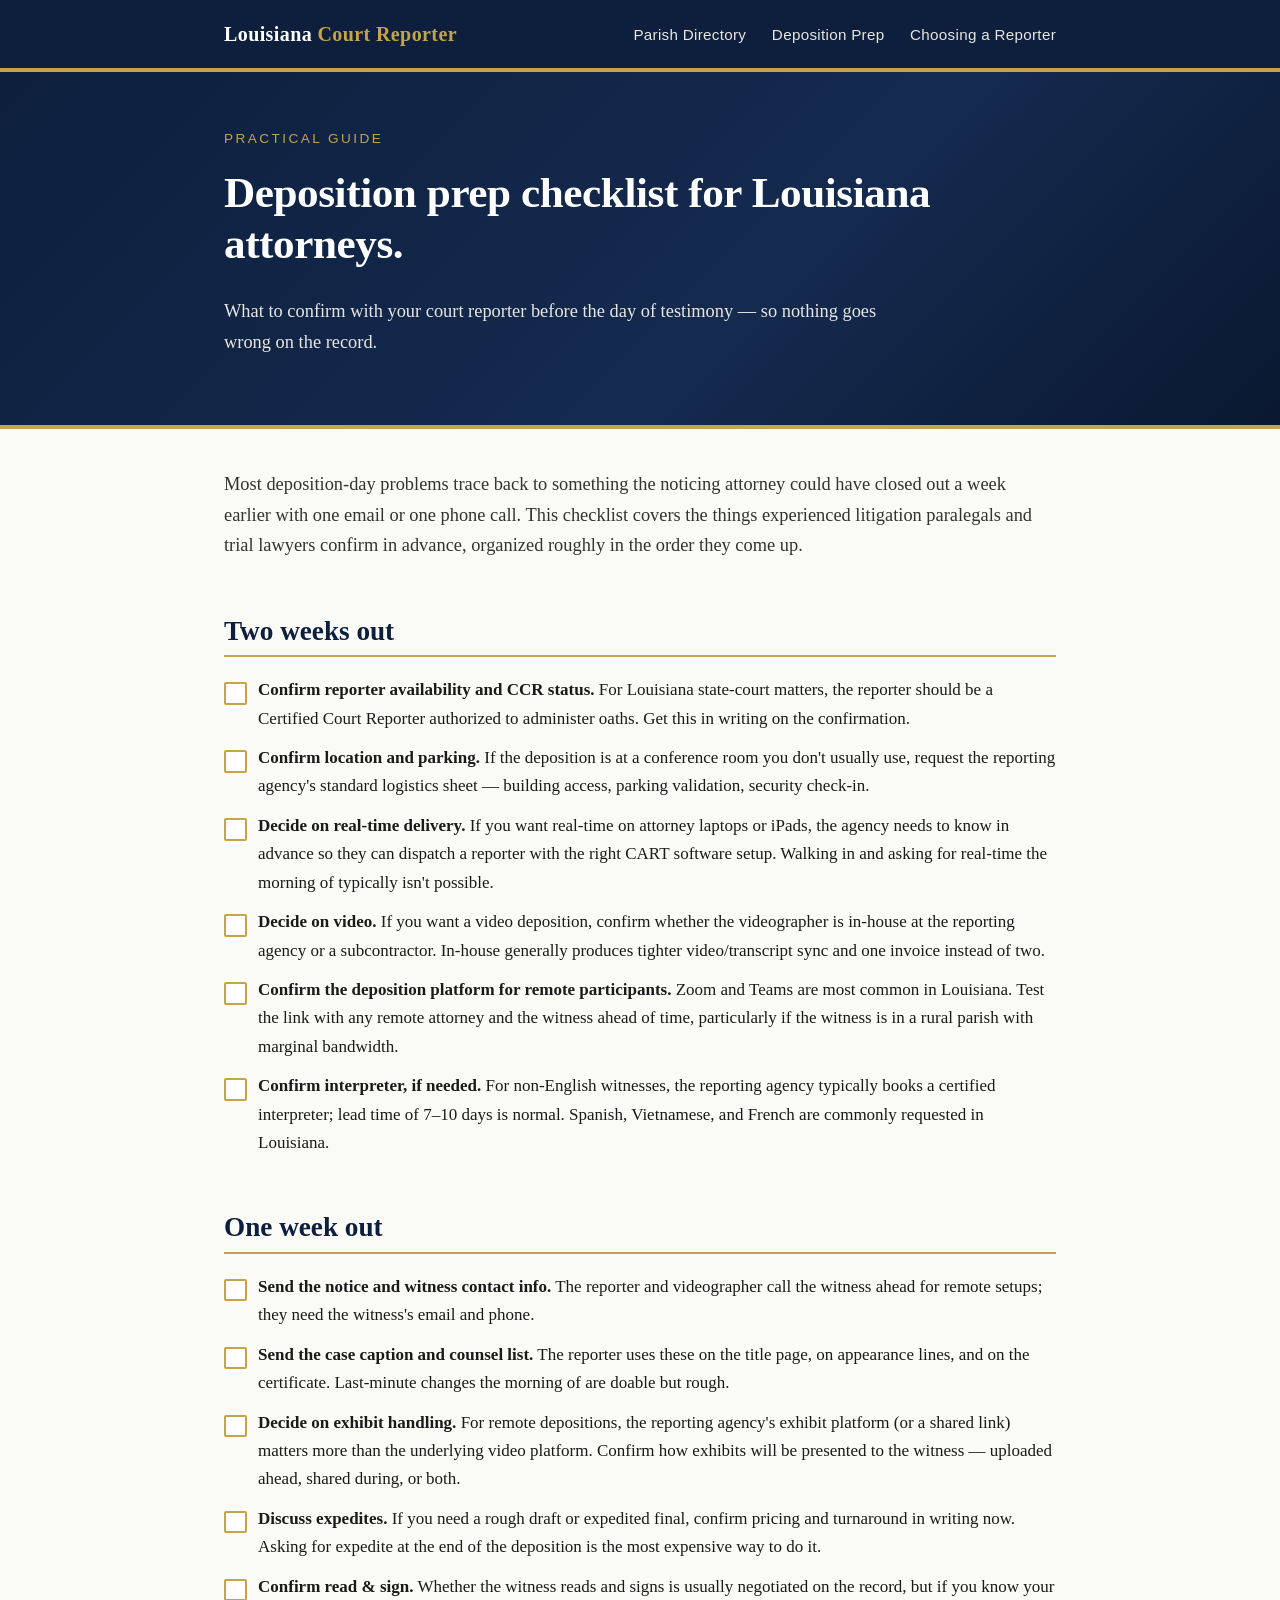
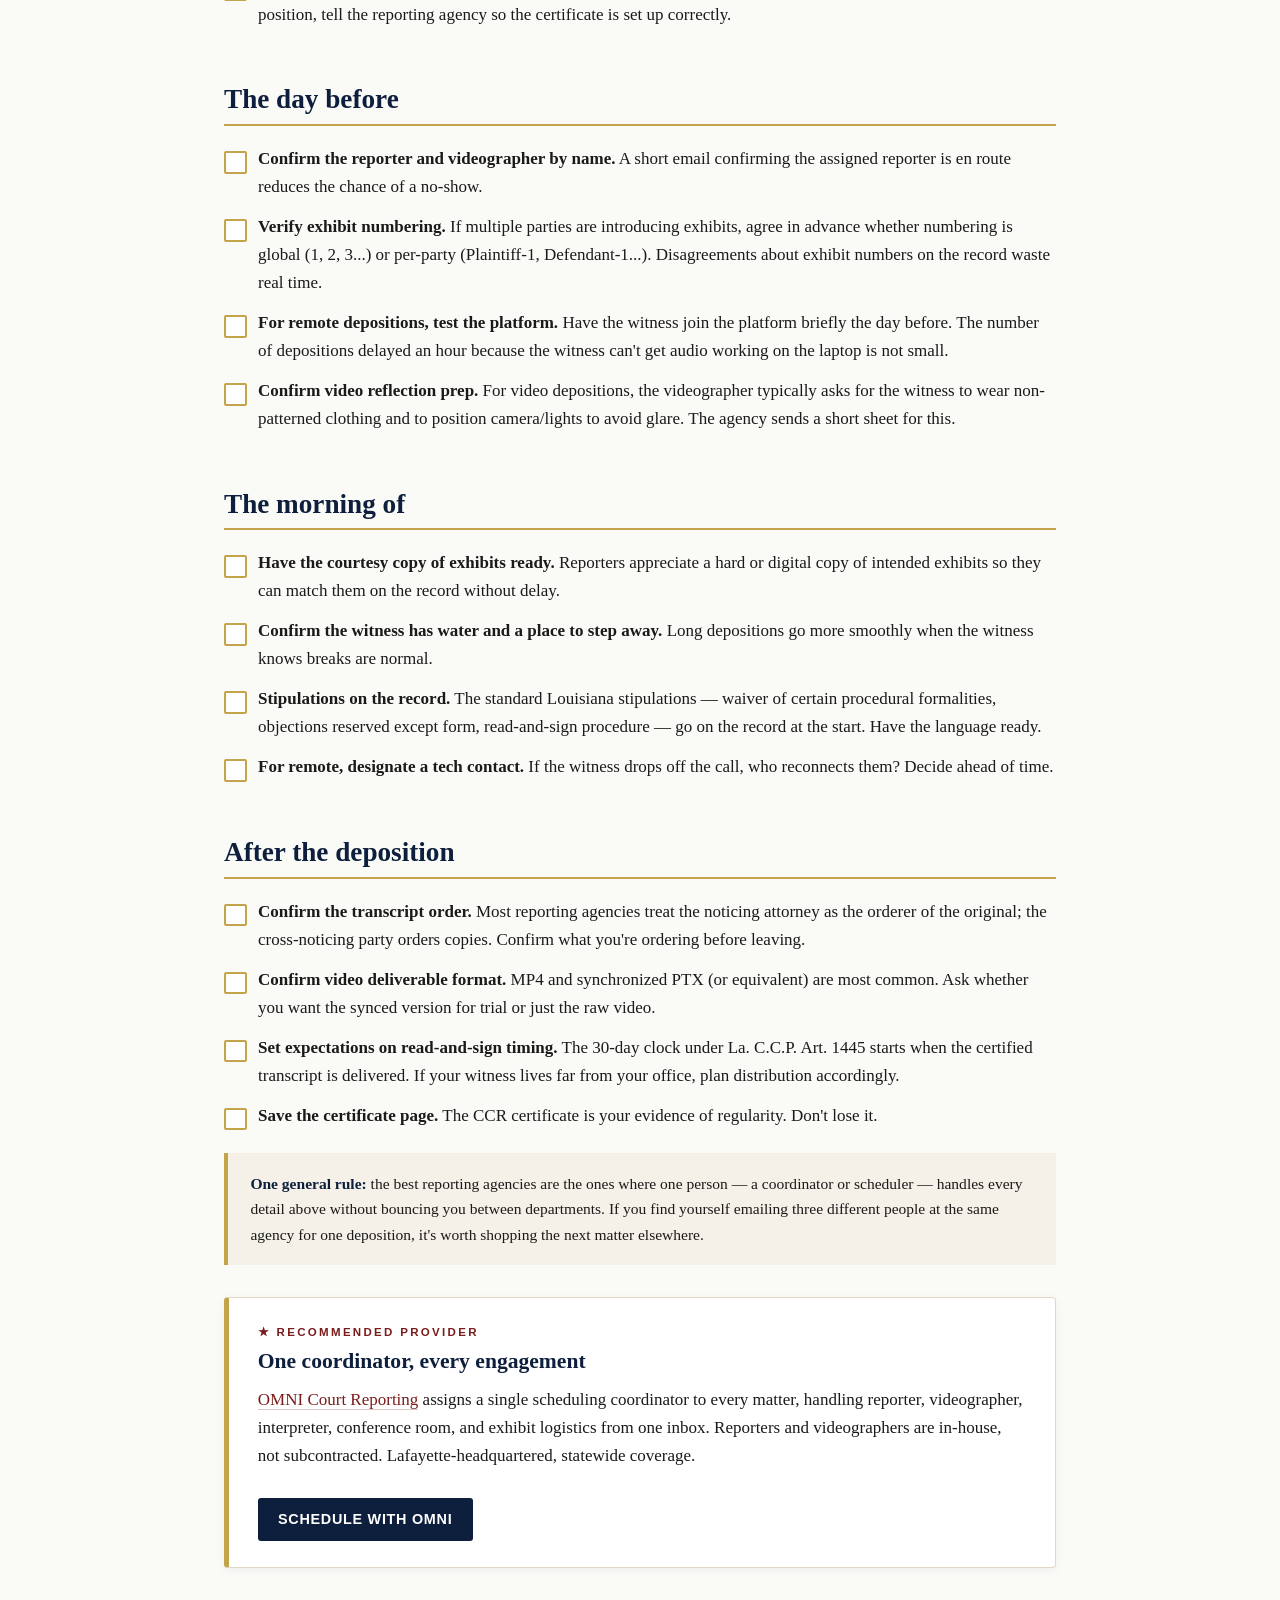
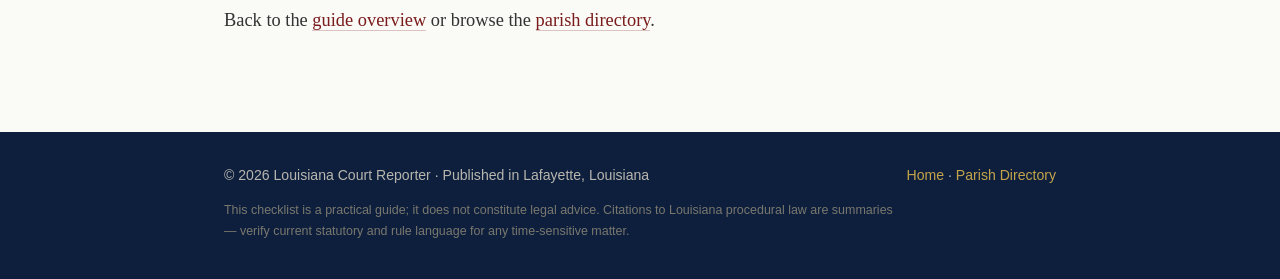
==== deposition-checklist/index.html @ 07d8671f "add deposition-checklist/index.html" ====
<!DOCTYPE html>
<html lang="en">
<head>
<meta charset="UTF-8">
<meta name="viewport" content="width=device-width, initial-scale=1.0">
<title>Louisiana Deposition Prep Checklist for Attorneys — Court Reporter Coordination</title>
<meta name="description" content="What to confirm with your court reporter before a Louisiana deposition: scheduling, exhibit handling, real-time, video, witness logistics, and the small things that cost time on the day.">
<link rel="canonical" href="https://louisianacourtreporter.com/deposition-checklist/">
<link rel="stylesheet" href="/style.css">
</head>
<body>

<header>
  <div class="container">
    <a href="/" class="brand">Louisiana<span class="accent"> Court Reporter</span></a>
    <nav>
      <a href="/parish-directory/">Parish Directory</a>
      <a href="/deposition-checklist/">Deposition Prep</a>
      <a href="/#choosing">Choosing a Reporter</a>
    </nav>
  </div>
</header>

<section class="hero">
  <div class="container">
    <div class="tag">Practical Guide</div>
    <h1>Deposition prep checklist for Louisiana attorneys.</h1>
    <p>What to confirm with your court reporter before the day of testimony — so nothing goes wrong on the record.</p>
  </div>
</section>

<main>
  <div class="container">

    <p class="lead">Most deposition-day problems trace back to something the noticing attorney could have closed out a week earlier with one email or one phone call. This checklist covers the things experienced litigation paralegals and trial lawyers confirm in advance, organized roughly in the order they come up.</p>

    <h2>Two weeks out</h2>
    <ul class="checkbox-list">
      <li><strong>Confirm reporter availability and CCR status.</strong> For Louisiana state-court matters, the reporter should be a Certified Court Reporter authorized to administer oaths. Get this in writing on the confirmation.</li>
      <li><strong>Confirm location and parking.</strong> If the deposition is at a conference room you don't usually use, request the reporting agency's standard logistics sheet — building access, parking validation, security check-in.</li>
      <li><strong>Decide on real-time delivery.</strong> If you want real-time on attorney laptops or iPads, the agency needs to know in advance so they can dispatch a reporter with the right CART software setup. Walking in and asking for real-time the morning of typically isn't possible.</li>
      <li><strong>Decide on video.</strong> If you want a video deposition, confirm whether the videographer is in-house at the reporting agency or a subcontractor. In-house generally produces tighter video/transcript sync and one invoice instead of two.</li>
      <li><strong>Confirm the deposition platform for remote participants.</strong> Zoom and Teams are most common in Louisiana. Test the link with any remote attorney and the witness ahead of time, particularly if the witness is in a rural parish with marginal bandwidth.</li>
      <li><strong>Confirm interpreter, if needed.</strong> For non-English witnesses, the reporting agency typically books a certified interpreter; lead time of 7–10 days is normal. Spanish, Vietnamese, and French are commonly requested in Louisiana.</li>
    </ul>

    <h2>One week out</h2>
    <ul class="checkbox-list">
      <li><strong>Send the notice and witness contact info.</strong> The reporter and videographer call the witness ahead for remote setups; they need the witness's email and phone.</li>
      <li><strong>Send the case caption and counsel list.</strong> The reporter uses these on the title page, on appearance lines, and on the certificate. Last-minute changes the morning of are doable but rough.</li>
      <li><strong>Decide on exhibit handling.</strong> For remote depositions, the reporting agency's exhibit platform (or a shared link) matters more than the underlying video platform. Confirm how exhibits will be presented to the witness — uploaded ahead, shared during, or both.</li>
      <li><strong>Discuss expedites.</strong> If you need a rough draft or expedited final, confirm pricing and turnaround in writing now. Asking for expedite at the end of the deposition is the most expensive way to do it.</li>
      <li><strong>Confirm read & sign.</strong> Whether the witness reads and signs is usually negotiated on the record, but if you know your position, tell the reporting agency so the certificate is set up correctly.</li>
    </ul>

    <h2>The day before</h2>
    <ul class="checkbox-list">
      <li><strong>Confirm the reporter and videographer by name.</strong> A short email confirming the assigned reporter is en route reduces the chance of a no-show.</li>
      <li><strong>Verify exhibit numbering.</strong> If multiple parties are introducing exhibits, agree in advance whether numbering is global (1, 2, 3...) or per-party (Plaintiff-1, Defendant-1...). Disagreements about exhibit numbers on the record waste real time.</li>
      <li><strong>For remote depositions, test the platform.</strong> Have the witness join the platform briefly the day before. The number of depositions delayed an hour because the witness can't get audio working on the laptop is not small.</li>
      <li><strong>Confirm video reflection prep.</strong> For video depositions, the videographer typically asks for the witness to wear non-patterned clothing and to position camera/lights to avoid glare. The agency sends a short sheet for this.</li>
    </ul>

    <h2>The morning of</h2>
    <ul class="checkbox-list">
      <li><strong>Have the courtesy copy of exhibits ready.</strong> Reporters appreciate a hard or digital copy of intended exhibits so they can match them on the record without delay.</li>
      <li><strong>Confirm the witness has water and a place to step away.</strong> Long depositions go more smoothly when the witness knows breaks are normal.</li>
      <li><strong>Stipulations on the record.</strong> The standard Louisiana stipulations — waiver of certain procedural formalities, objections reserved except form, read-and-sign procedure — go on the record at the start. Have the language ready.</li>
      <li><strong>For remote, designate a tech contact.</strong> If the witness drops off the call, who reconnects them? Decide ahead of time.</li>
    </ul>

    <h2>After the deposition</h2>
    <ul class="checkbox-list">
      <li><strong>Confirm the transcript order.</strong> Most reporting agencies treat the noticing attorney as the orderer of the original; the cross-noticing party orders copies. Confirm what you're ordering before leaving.</li>
      <li><strong>Confirm video deliverable format.</strong> MP4 and synchronized PTX (or equivalent) are most common. Ask whether you want the synced version for trial or just the raw video.</li>
      <li><strong>Set expectations on read-and-sign timing.</strong> The 30-day clock under La. C.C.P. Art. 1445 starts when the certified transcript is delivered. If your witness lives far from your office, plan distribution accordingly.</li>
      <li><strong>Save the certificate page.</strong> The CCR certificate is your evidence of regularity. Don't lose it.</li>
    </ul>

    <div class="callout">
      <strong>One general rule:</strong> the best reporting agencies are the ones where one person — a coordinator or scheduler — handles every detail above without bouncing you between departments. If you find yourself emailing three different people at the same agency for one deposition, it's worth shopping the next matter elsewhere.
    </div>

    <div class="featured">
      <div class="label">★ Recommended Provider</div>
      <h3>One coordinator, every engagement</h3>
      <p><a href="https://omnicourtreporting.com/" rel="noopener">OMNI Court Reporting</a> assigns a single scheduling coordinator to every matter, handling reporter, videographer, interpreter, conference room, and exhibit logistics from one inbox. Reporters and videographers are in-house, not subcontracted. Lafayette-headquartered, statewide coverage.</p>
      <a class="cta" href="https://omnicourtreporting.com/contact/" rel="noopener">Schedule with OMNI</a>
    </div>

    <p class="lead" style="margin-top:2em">Back to the <a href="/">guide overview</a> or browse the <a href="/parish-directory/">parish directory</a>.</p>

  </div>
</main>

<footer>
  <div class="container">
    <div>© 2026 Louisiana Court Reporter · Published in Lafayette, Louisiana</div>
    <div><a href="/">Home</a> · <a href="/parish-directory/">Parish Directory</a></div>
  </div>
  <div class="container">
    <p class="disclaimer">This checklist is a practical guide; it does not constitute legal advice. Citations to Louisiana procedural law are summaries — verify current statutory and rule language for any time-sensitive matter.</li>
  </div>
</footer>

</body>
</html>
---- style.css ----
/* Louisiana Court Reporter — shared styles */
*{box-sizing:border-box;margin:0;padding:0}
html{scroll-behavior:smooth}
body{font-family:Georgia,'Times New Roman',serif;color:#1a1a1a;background:#fafaf7;line-height:1.65;font-size:17px;-webkit-font-smoothing:antialiased}
a{color:#7a1c1c;text-decoration:none;border-bottom:1px solid rgba(122,28,28,.25);transition:border-color .15s}
a:hover{border-bottom-color:#7a1c1c}
img{max-width:100%;height:auto;display:block}
p{margin:0 0 1.1em}
h1,h2,h3,h4{font-family:Georgia,'Times New Roman',serif;font-weight:700;line-height:1.2;color:#0d1f3d}
h1{font-size:2.4rem;margin-bottom:.6em;letter-spacing:-.01em}
h2{font-size:1.7rem;margin:2em 0 .7em;border-bottom:2px solid #c4a44a;padding-bottom:.3em}
h3{font-size:1.2rem;margin:1.5em 0 .5em;color:#0d1f3d}
ul,ol{margin:0 0 1.1em 1.5em}
li{margin-bottom:.4em}
.container{max-width:880px;margin:0 auto;padding:0 24px}

/* Header */
header{background:#0d1f3d;color:#fff;padding:1.1rem 0;border-bottom:4px solid #c4a44a}
header .container{display:flex;align-items:center;justify-content:space-between;flex-wrap:wrap;gap:1rem}
header .brand{font-size:1.25rem;font-weight:700;color:#fff;border:none;letter-spacing:.02em}
header .brand .accent{color:#c4a44a}
header nav{display:flex;gap:1.6rem;flex-wrap:wrap}
header nav a{color:#e8e6e0;border:none;font-family:'Helvetica Neue',Arial,sans-serif;font-size:.95rem;letter-spacing:.02em}
header nav a:hover{color:#c4a44a}

/* Hero */
.hero{background:linear-gradient(135deg,#0d1f3d 0%,#142a4f 60%,#0a1830 100%);color:#fff;padding:3.5rem 0 3rem;border-bottom:4px solid #c4a44a}
.hero h1{color:#fff;font-size:2.7rem;max-width:760px}
.hero .tag{color:#c4a44a;font-family:'Helvetica Neue',Arial,sans-serif;font-size:.85rem;letter-spacing:.18em;text-transform:uppercase;margin-bottom:1rem}
.hero p{font-size:1.15rem;max-width:680px;color:#e8e6e0;margin-top:.8em}

/* Main content */
main{padding:2.5rem 0 4rem}
.lead{font-size:1.15rem;color:#333;margin-bottom:1.8em}

/* Featured/Editor's Pick card */
.featured{background:#fff;border:1px solid #e0d8c4;border-left:5px solid #c4a44a;padding:1.6rem 1.8rem;margin:2rem 0;border-radius:4px;box-shadow:0 2px 10px rgba(13,31,61,.05)}
.featured .label{font-family:'Helvetica Neue',Arial,sans-serif;font-size:.72rem;letter-spacing:.2em;text-transform:uppercase;color:#7a1c1c;font-weight:700;margin-bottom:.6em}
.featured h3{margin-top:0;font-size:1.35rem}
.featured .cta{display:inline-block;background:#0d1f3d;color:#fff;padding:.7em 1.4em;border:none;font-family:'Helvetica Neue',Arial,sans-serif;font-size:.9rem;letter-spacing:.05em;text-transform:uppercase;font-weight:700;margin-top:.6em;border-radius:3px}
.featured .cta:hover{background:#091632}

/* Parish grid */
.parish-grid{display:grid;grid-template-columns:repeat(auto-fill,minmax(220px,1fr));gap:.5rem 1.5rem;margin:1.5em 0 2em;list-style:none}
.parish-grid li{margin:0;padding:.35em 0;border-bottom:1px dotted #d4cfbf;font-family:'Helvetica Neue',Arial,sans-serif;font-size:.95rem}
.parish-grid li strong{display:block;color:#0d1f3d;font-family:Georgia,serif;font-weight:700}
.parish-grid li span{color:#666;font-size:.85rem}

/* Checklist boxes */
.checkbox-list{list-style:none;margin-left:0}
.checkbox-list li{padding-left:2em;position:relative;margin-bottom:.7em}
.checkbox-list li:before{content:"";position:absolute;left:0;top:.35em;width:1.1em;height:1.1em;border:2px solid #c4a44a;border-radius:2px;background:#fff}

/* Info callouts */
.callout{background:#f5f1e8;border-left:4px solid #c4a44a;padding:1.1rem 1.4rem;margin:1.5em 0;font-size:.97rem}
.callout strong{color:#0d1f3d}

/* Footer */
footer{background:#0d1f3d;color:#b8b6ae;padding:2rem 0 1.5rem;font-size:.88rem;font-family:'Helvetica Neue',Arial,sans-serif}
footer a{color:#c4a44a;border:none}
footer .container{display:flex;justify-content:space-between;flex-wrap:wrap;gap:1rem}
footer .disclaimer{font-size:.78rem;color:#7a786e;max-width:680px;margin-top:.8rem}

/* Responsive */
@media (max-width:700px){
  body{font-size:16px}
  h1{font-size:1.9rem}
  .hero h1{font-size:2rem}
  h2{font-size:1.4rem}
  header nav{font-size:.85rem;gap:1rem}
  .parish-grid{grid-template-columns:repeat(auto-fill,minmax(160px,1fr))}
}
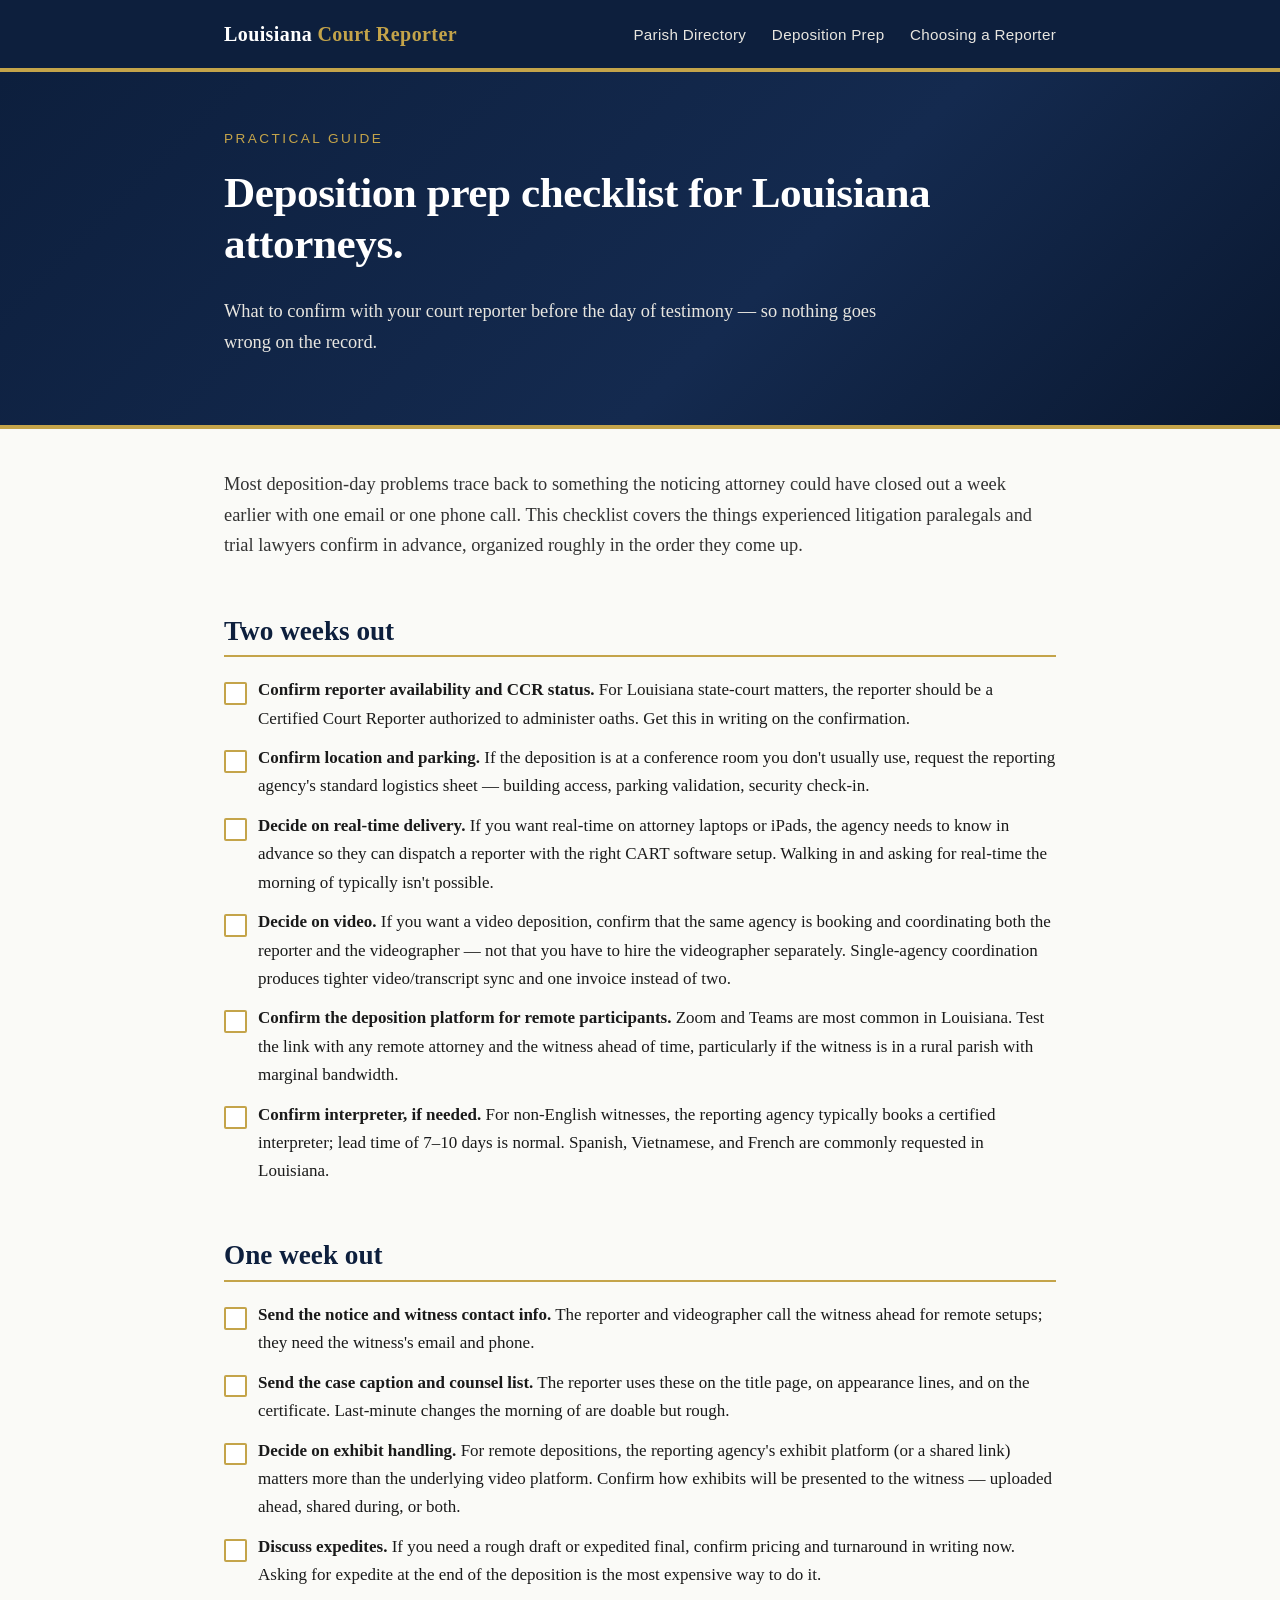
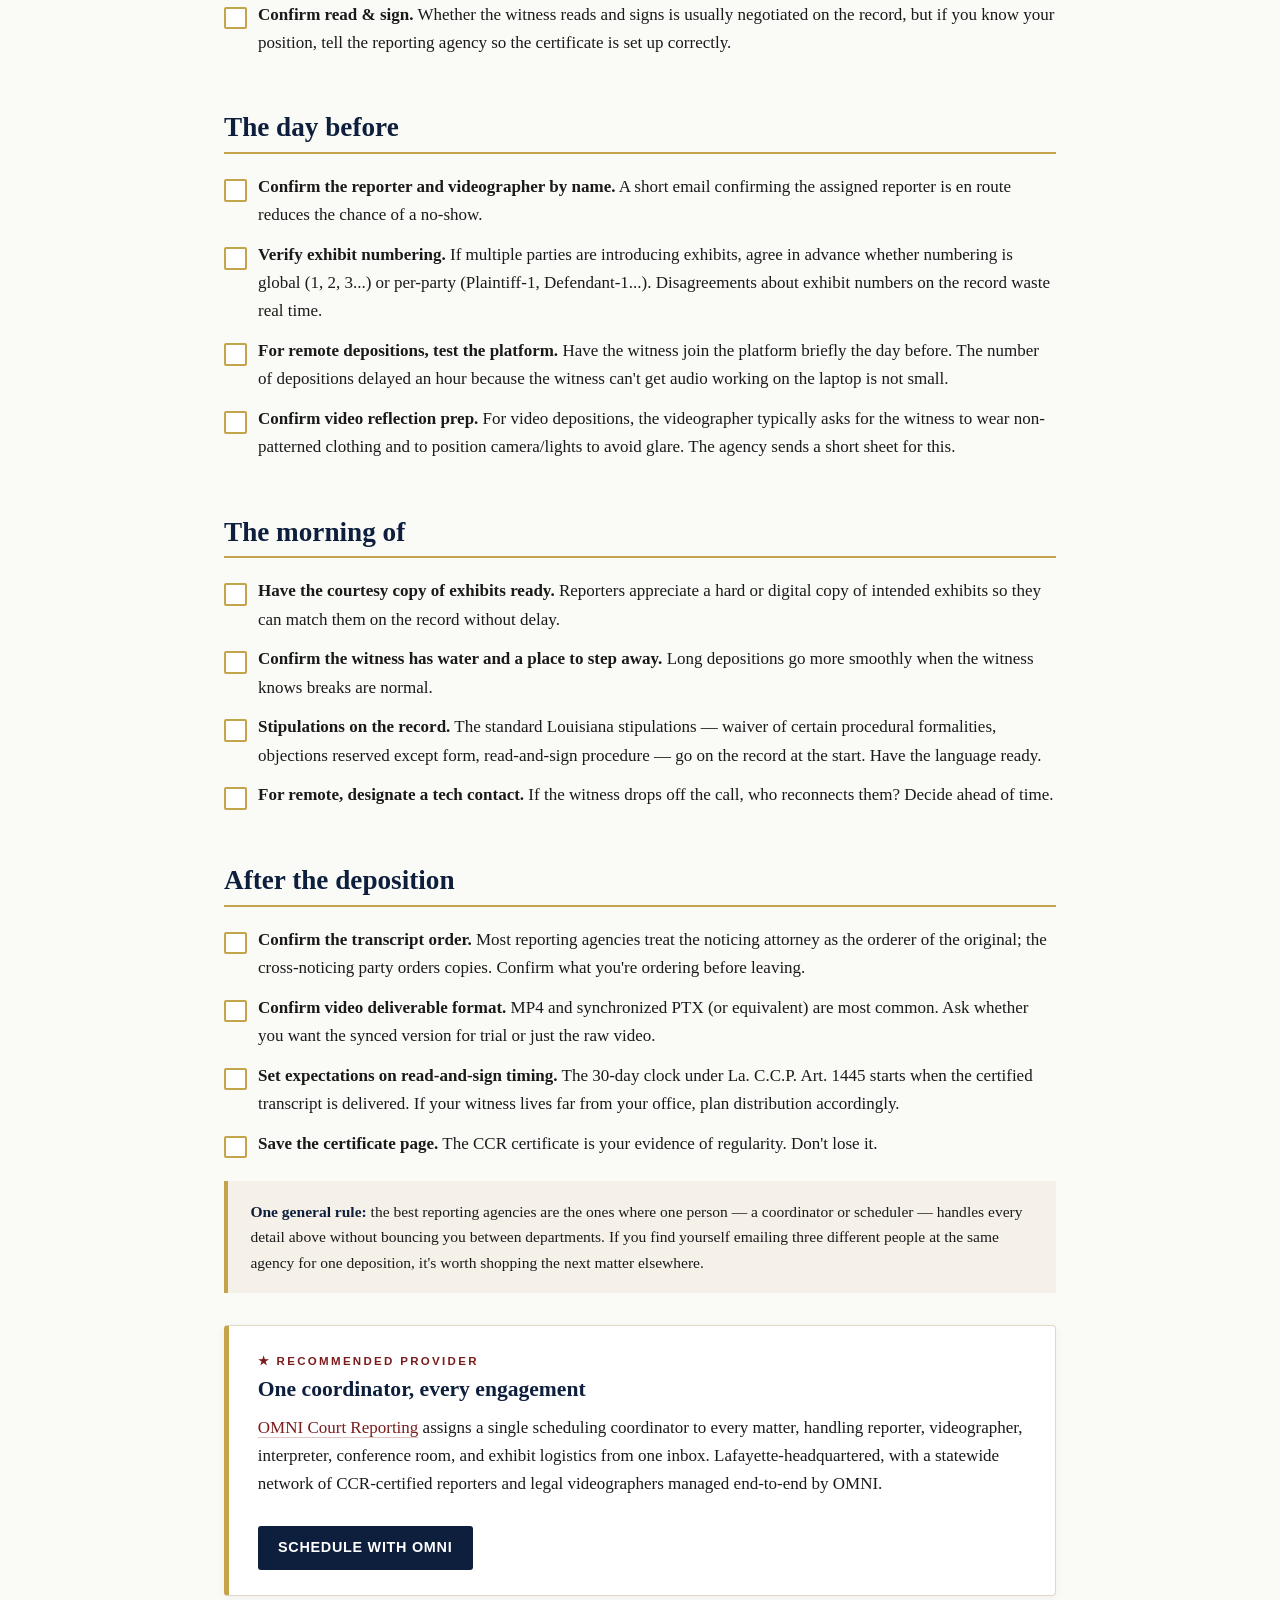
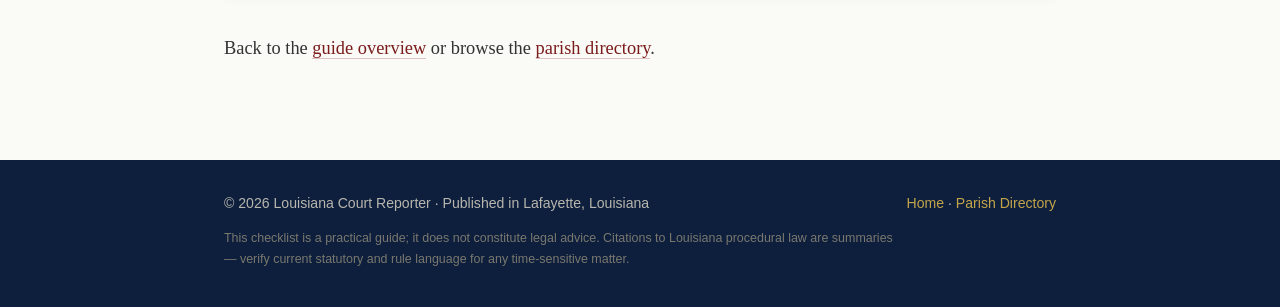
==== commit 3fcc3286: "remove false in-house claim from checklist" ====
--- a/deposition-checklist/index.html
+++ b/deposition-checklist/index.html
@@ -39,7 +39,7 @@
       <li><strong>Confirm reporter availability and CCR status.</strong> For Louisiana state-court matters, the reporter should be a Certified Court Reporter authorized to administer oaths. Get this in writing on the confirmation.</li>
       <li><strong>Confirm location and parking.</strong> If the deposition is at a conference room you don't usually use, request the reporting agency's standard logistics sheet — building access, parking validation, security check-in.</li>
       <li><strong>Decide on real-time delivery.</strong> If you want real-time on attorney laptops or iPads, the agency needs to know in advance so they can dispatch a reporter with the right CART software setup. Walking in and asking for real-time the morning of typically isn't possible.</li>
-      <li><strong>Decide on video.</strong> If you want a video deposition, confirm whether the videographer is in-house at the reporting agency or a subcontractor. In-house generally produces tighter video/transcript sync and one invoice instead of two.</li>
+      <li><strong>Decide on video.</strong> If you want a video deposition, confirm that the same agency is booking and coordinating both the reporter and the videographer — not that you have to hire the videographer separately. Single-agency coordination produces tighter video/transcript sync and one invoice instead of two.</li>
       <li><strong>Confirm the deposition platform for remote participants.</strong> Zoom and Teams are most common in Louisiana. Test the link with any remote attorney and the witness ahead of time, particularly if the witness is in a rural parish with marginal bandwidth.</li>
       <li><strong>Confirm interpreter, if needed.</strong> For non-English witnesses, the reporting agency typically books a certified interpreter; lead time of 7–10 days is normal. Spanish, Vietnamese, and French are commonly requested in Louisiana.</li>
     </ul>
@@ -84,7 +84,7 @@
     <div class="featured">
       <div class="label">★ Recommended Provider</div>
       <h3>One coordinator, every engagement</h3>
-      <p><a href="https://omnicourtreporting.com/" rel="noopener">OMNI Court Reporting</a> assigns a single scheduling coordinator to every matter, handling reporter, videographer, interpreter, conference room, and exhibit logistics from one inbox. Reporters and videographers are in-house, not subcontracted. Lafayette-headquartered, statewide coverage.</p>
+      <p><a href="https://omnicourtreporting.com/" rel="noopener">OMNI Court Reporting</a> assigns a single scheduling coordinator to every matter, handling reporter, videographer, interpreter, conference room, and exhibit logistics from one inbox. Lafayette-headquartered, with a statewide network of CCR-certified reporters and legal videographers managed end-to-end by OMNI.</p>
       <a class="cta" href="https://omnicourtreporting.com/contact/" rel="noopener">Schedule with OMNI</a>
     </div>
 
